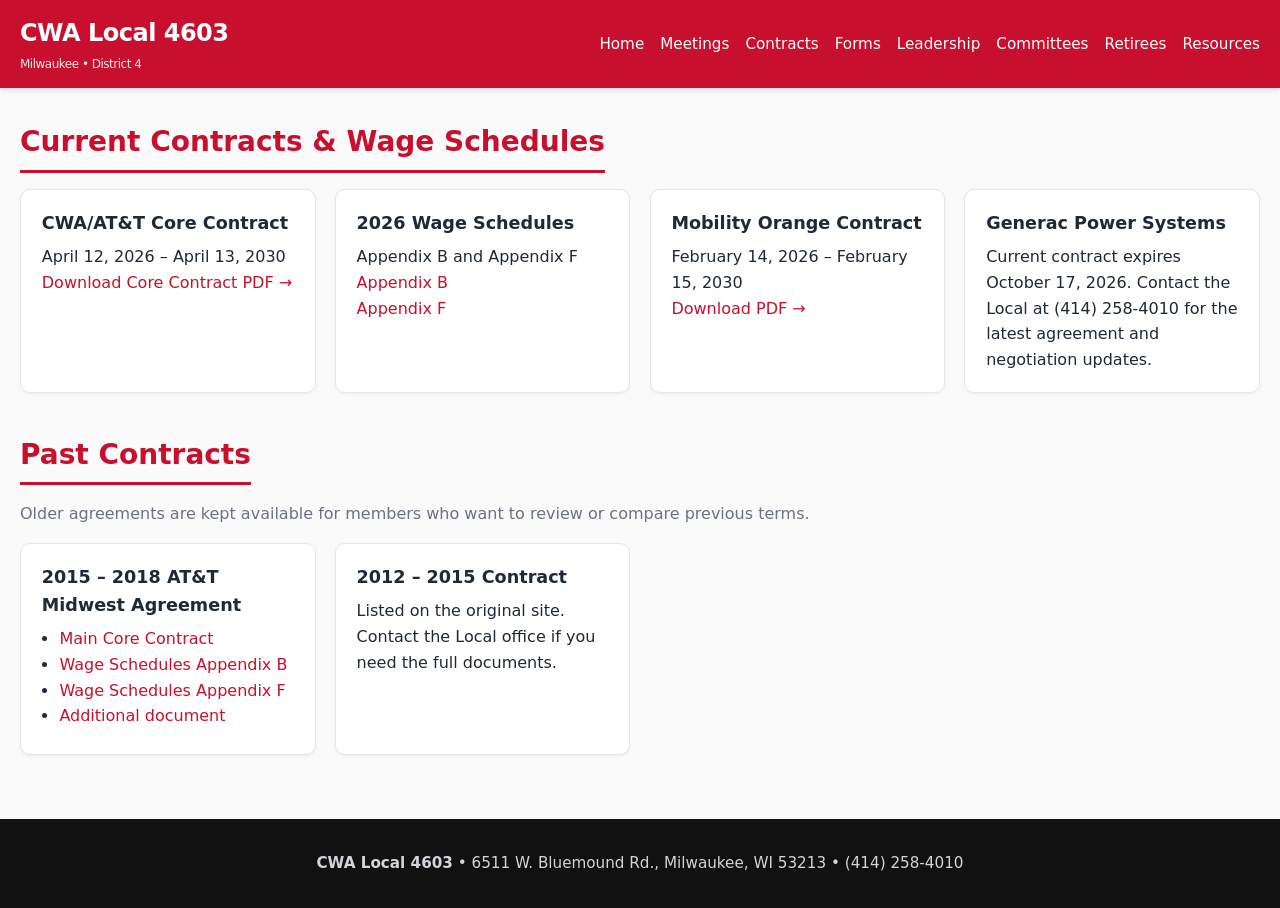
==== contracts.html @ 33293d25 "Add meetings and contracts pages" ====
<!DOCTYPE html>
<html lang="en">
<head>
  <meta charset="UTF-8">
  <meta name="viewport" content="width=device-width, initial-scale=1.0">
  <title>Contracts | CWA Local 4603</title>
  <link rel="stylesheet" href="style.css">
</head>
<body>
  <header>
    <div class="header-inner">
      <a href="index.html" class="logo">CWA Local 4603 <small>Milwaukee • District 4</small></a>
      <nav>
        <a href="index.html">Home</a>
        <a href="meetings.html">Meetings</a>
        <a href="contracts.html">Contracts</a>
        <a href="forms.html">Forms</a>
        <a href="leadership.html">Leadership</a>
        <a href="committees.html">Committees</a>
        <a href="retirees.html">Retirees</a>
        <a href="resources.html">Resources</a>
      </nav>
    </div>
  </header>

  <main>
    <h2>Current Contracts &amp; Wage Schedules</h2>
    <div class="cards">
      <div class="card">
        <h3>CWA/AT&amp;T Core Contract</h3>
        <p>April 12, 2026 – April 13, 2030</p>
        <a href="https://www.cwa4603.org/_files/ugd/58b9fe_9072613f03234b4d915cdb6cc03c4446.pdf" target="_blank">Download Core Contract PDF →</a>
      </div>
      <div class="card">
        <h3>2026 Wage Schedules</h3>
        <p>Appendix B and Appendix F</p>
        <a href="https://www.cwa4603.org/_files/ugd/b03916_a2fab2458ea9492ab1aefd4b90cb60ad.pdf" target="_blank">Appendix B</a><br>
        <a href="https://www.cwa4603.org/_files/ugd/b03916_8e1006c96fb345e993f5d91f5338cbbc.pdf" target="_blank">Appendix F</a>
      </div>
      <div class="card">
        <h3>Mobility Orange Contract</h3>
        <p>February 14, 2026 – February 15, 2030</p>
        <a href="https://www.cwa4603.org/_files/ugd/58b9fe_d8e3c1fb2b9741d3803f3572adea159e.pdf" target="_blank">Download PDF →</a>
      </div>
      <div class="card">
        <h3>Generac Power Systems</h3>
        <p>Current contract expires October 17, 2026. Contact the Local at (414) 258-4010 for the latest agreement and negotiation updates.</p>
      </div>
    </div>

    <h2 style="margin-top: 2.5rem;">Past Contracts</h2>
    <p class="lead">Older agreements are kept available for members who want to review or compare previous terms.</p>
    <div class="cards">
      <div class="card">
        <h3>2015 – 2018 AT&amp;T Midwest Agreement</h3>
        <ul>
          <li><a href="https://www.cwa4603.org/_files/ugd/b03916_6884a531ac4c4ac5940a56f88d346bc0.pdf" target="_blank">Main Core Contract</a></li>
          <li><a href="https://www.cwa4603.org/_files/ugd/b03916_aea690b3e9cb421ba3bc440776c83757.pdf" target="_blank">Wage Schedules Appendix B</a></li>
          <li><a href="https://www.cwa4603.org/_files/ugd/b03916_2d54a6a34d6f47788cdd3abe4426816d.pdf" target="_blank">Wage Schedules Appendix F</a></li>
          <li><a href="https://www.cwa4603.org/_files/ugd/b03916_1cc3bcf9f1eb4252ae88a40762c1d838.pdf" target="_blank">Additional document</a></li>
        </ul>
      </div>
      <div class="card">
        <h3>2012 – 2015 Contract</h3>
        <p>Listed on the original site. Contact the Local office if you need the full documents.</p>
      </div>
    </div>
  </main>

  <footer>
    <p><strong>CWA Local 4603</strong> • 6511 W. Bluemound Rd., Milwaukee, WI 53213 • (414) 258-4010</p>
  </footer>
</body>
</html>
---- style.css ----
:root {
  --cwa-red: #c8102e;
  --cwa-dark: #1a1a1a;
  --bg: #fafafa;
  --card: #ffffff;
  --text: #1f2937;
  --muted: #6b7280;
  --border: #e5e7eb;
}
* { box-sizing: border-box; margin: 0; padding: 0; }
body { font-family: system-ui, -apple-system, BlinkMacSystemFont, "Segoe UI", Roboto, sans-serif; color: var(--text); background: var(--bg); line-height: 1.6; }
a { color: var(--cwa-red); text-decoration: none; }
a:hover { text-decoration: underline; }

header { background: var(--cwa-red); color: white; position: sticky; top: 0; z-index: 100; box-shadow: 0 2px 6px rgba(0,0,0,0.12); }
.header-inner { max-width: 1280px; margin: 0 auto; padding: 0.9rem 1.25rem; display: flex; justify-content: space-between; align-items: center; flex-wrap: wrap; gap: 1rem; }
.logo { color: white; font-size: 1.5rem; font-weight: 800; letter-spacing: -0.5px; text-decoration: none; }
.logo:hover { text-decoration: none; }
.logo small { display: block; font-size: 0.75rem; font-weight: 500; opacity: 0.9; margin-top: 2px; }
nav { display: flex; flex-wrap: wrap; gap: 0.25rem 1rem; }
nav a { color: white; font-weight: 500; font-size: 0.95rem; }

.hero { background: linear-gradient(135deg, #111 0%, #2a2a2a 100%); color: white; padding: 3rem 1.25rem 2.5rem; text-align: center; }
.hero h1 { font-size: clamp(2rem, 5vw, 3rem); font-weight: 800; margin-bottom: 0.5rem; }
.hero p { font-size: 1.1rem; max-width: 680px; margin: 0 auto 1.25rem; opacity: 0.92; }
.hero-btns { display: flex; flex-wrap: wrap; justify-content: center; gap: 0.75rem; }
.btn { display: inline-block; background: var(--cwa-red); color: white; padding: 0.65rem 1.3rem; border-radius: 6px; font-weight: 600; }
.btn:hover { background: #a00d26; text-decoration: none; }
.btn-outline { background: transparent; border: 2px solid white; }
.btn-outline:hover { background: white; color: var(--cwa-dark); }

main { max-width: 1280px; margin: 0 auto; padding: 2rem 1.25rem 4rem; }
section { margin-bottom: 2.5rem; }
h2 { font-size: 1.75rem; color: var(--cwa-red); margin-bottom: 1rem; padding-bottom: 0.3rem; border-bottom: 3px solid var(--cwa-red); display: inline-block; }
.lead { color: var(--muted); margin-bottom: 1rem; }

.callout { background: #fff8e6; border-left: 4px solid #f59e0b; padding: 1rem 1.2rem; border-radius: 6px; margin: 1rem 0 1.5rem; }
.callout strong { color: #92400e; }

.cards { display: grid; grid-template-columns: repeat(auto-fill, minmax(270px, 1fr)); gap: 1.2rem; }
.card { background: var(--card); border: 1px solid var(--border); border-radius: 10px; padding: 1.2rem 1.3rem; box-shadow: 0 1px 3px rgba(0,0,0,0.06); }
.card h3 { font-size: 1.1rem; margin-bottom: 0.45rem; }
.card ul { padding-left: 1.1rem; margin: 0.4rem 0; }
.card .meta { font-size: 0.85rem; color: var(--muted); margin-top: 0.4rem; }

footer { background: #111; color: #d1d5db; padding: 2rem 1.25rem; text-align: center; font-size: 0.95rem; }
footer a { color: white; }
footer .note { font-size: 0.8rem; opacity: 0.7; margin-top: 0.8rem; }

@media (max-width: 700px) {
  nav { display: none; }
  .header-inner { justify-content: center; text-align: center; }
}
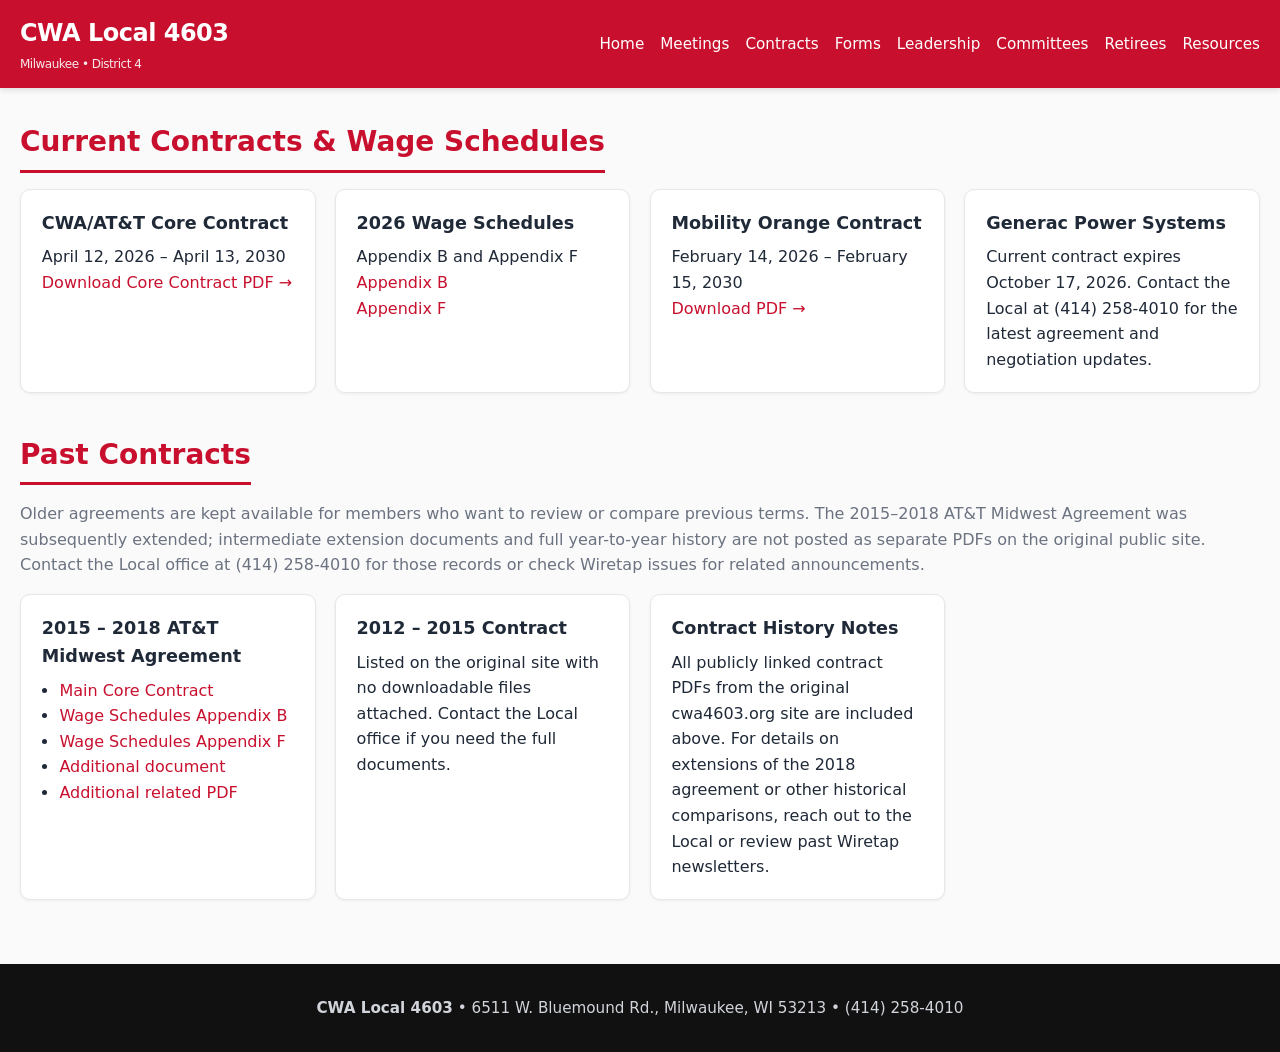
==== commit aa7b136f: "Update contracts page with all available PDFs and notes on 2018 extension history" ====
--- a/contracts.html
+++ b/contracts.html
@@ -49,7 +49,7 @@
     </div>
 
     <h2 style="margin-top: 2.5rem;">Past Contracts</h2>
-    <p class="lead">Older agreements are kept available for members who want to review or compare previous terms.</p>
+    <p class="lead">Older agreements are kept available for members who want to review or compare previous terms. The 2015–2018 AT&amp;T Midwest Agreement was subsequently extended; intermediate extension documents and full year-to-year history are not posted as separate PDFs on the original public site. Contact the Local office at (414) 258-4010 for those records or check Wiretap issues for related announcements.</p>
     <div class="cards">
       <div class="card">
         <h3>2015 – 2018 AT&amp;T Midwest Agreement</h3>
@@ -58,11 +58,16 @@
           <li><a href="https://www.cwa4603.org/_files/ugd/b03916_aea690b3e9cb421ba3bc440776c83757.pdf" target="_blank">Wage Schedules Appendix B</a></li>
           <li><a href="https://www.cwa4603.org/_files/ugd/b03916_2d54a6a34d6f47788cdd3abe4426816d.pdf" target="_blank">Wage Schedules Appendix F</a></li>
           <li><a href="https://www.cwa4603.org/_files/ugd/b03916_1cc3bcf9f1eb4252ae88a40762c1d838.pdf" target="_blank">Additional document</a></li>
+          <li><a href="https://www.cwa4603.org/_files/ugd/b03916_379999d3d2ab48b59409e7875da9ace7.pdf" target="_blank">Additional related PDF</a></li>
         </ul>
       </div>
       <div class="card">
         <h3>2012 – 2015 Contract</h3>
-        <p>Listed on the original site. Contact the Local office if you need the full documents.</p>
+        <p>Listed on the original site with no downloadable files attached. Contact the Local office if you need the full documents.</p>
+      </div>
+      <div class="card">
+        <h3>Contract History Notes</h3>
+        <p>All publicly linked contract PDFs from the original cwa4603.org site are included above. For details on extensions of the 2018 agreement or other historical comparisons, reach out to the Local or review past Wiretap newsletters.</p>
       </div>
     </div>
   </main>
